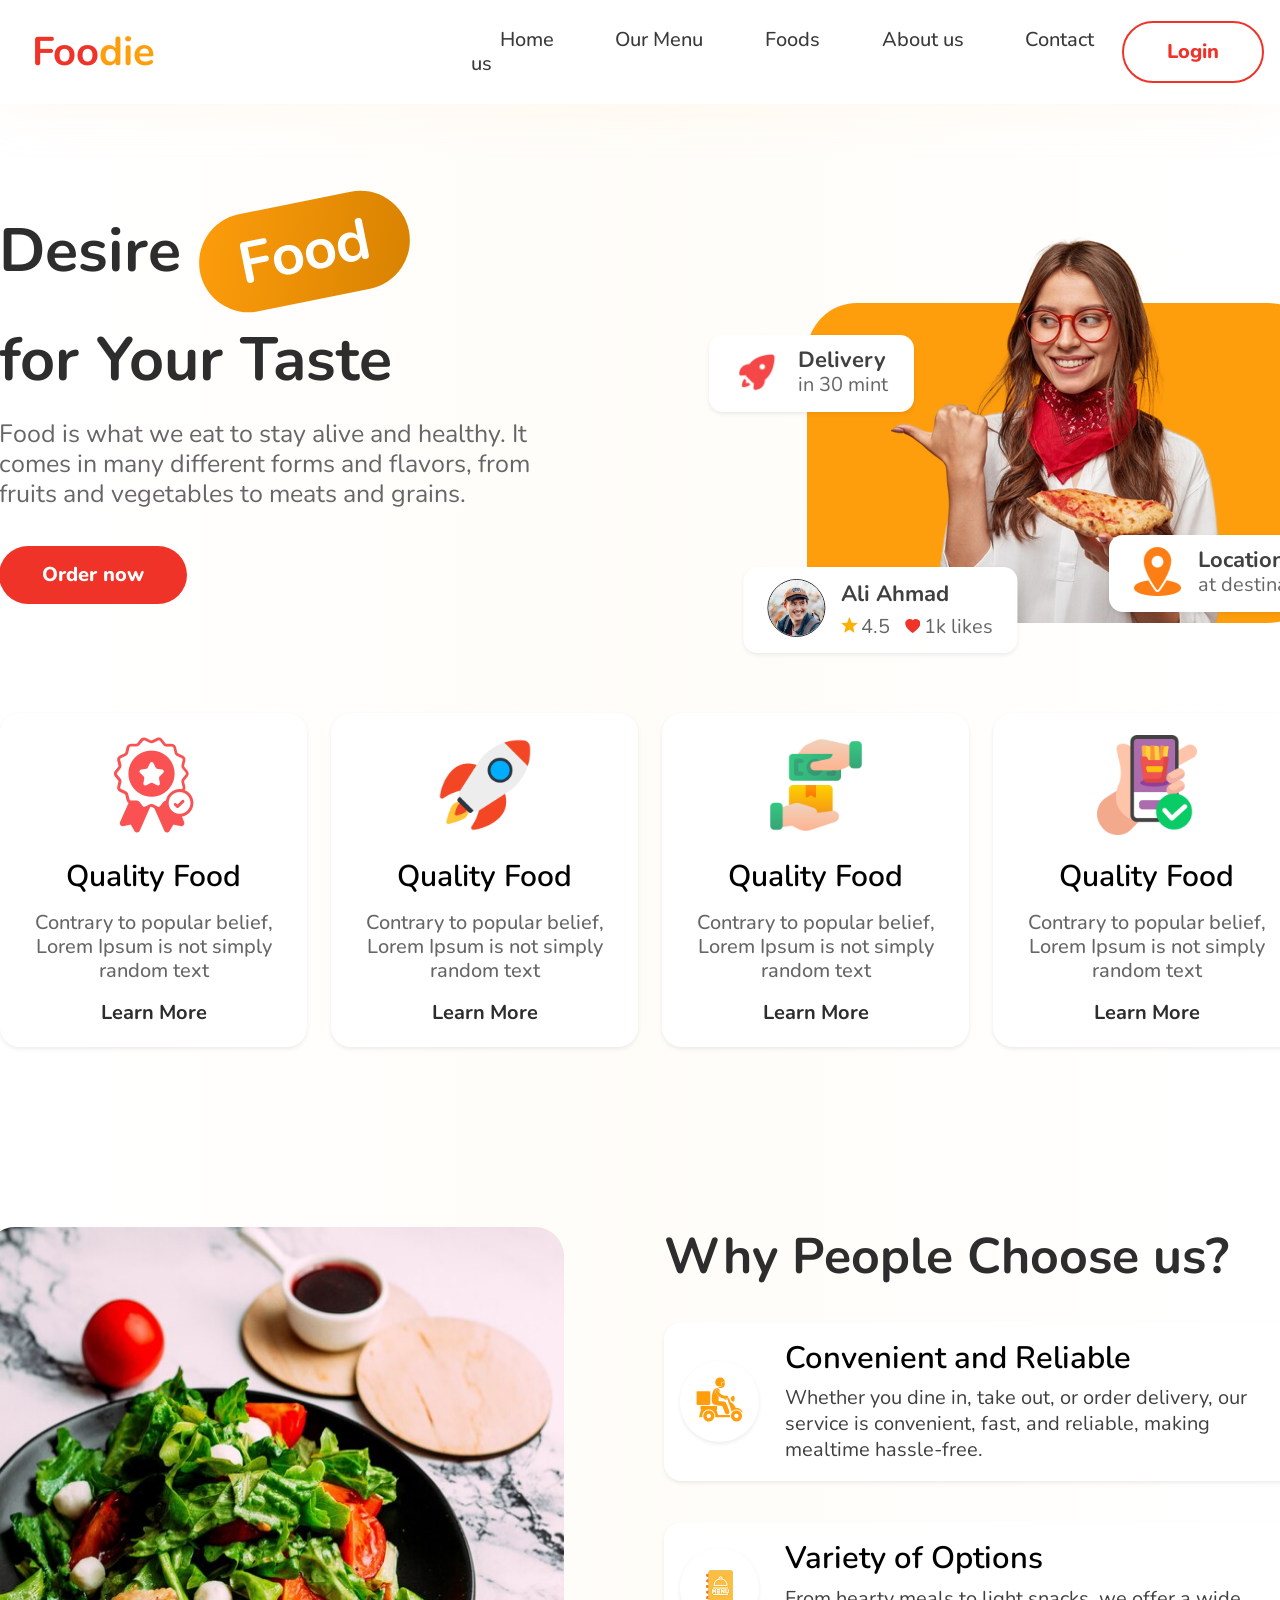
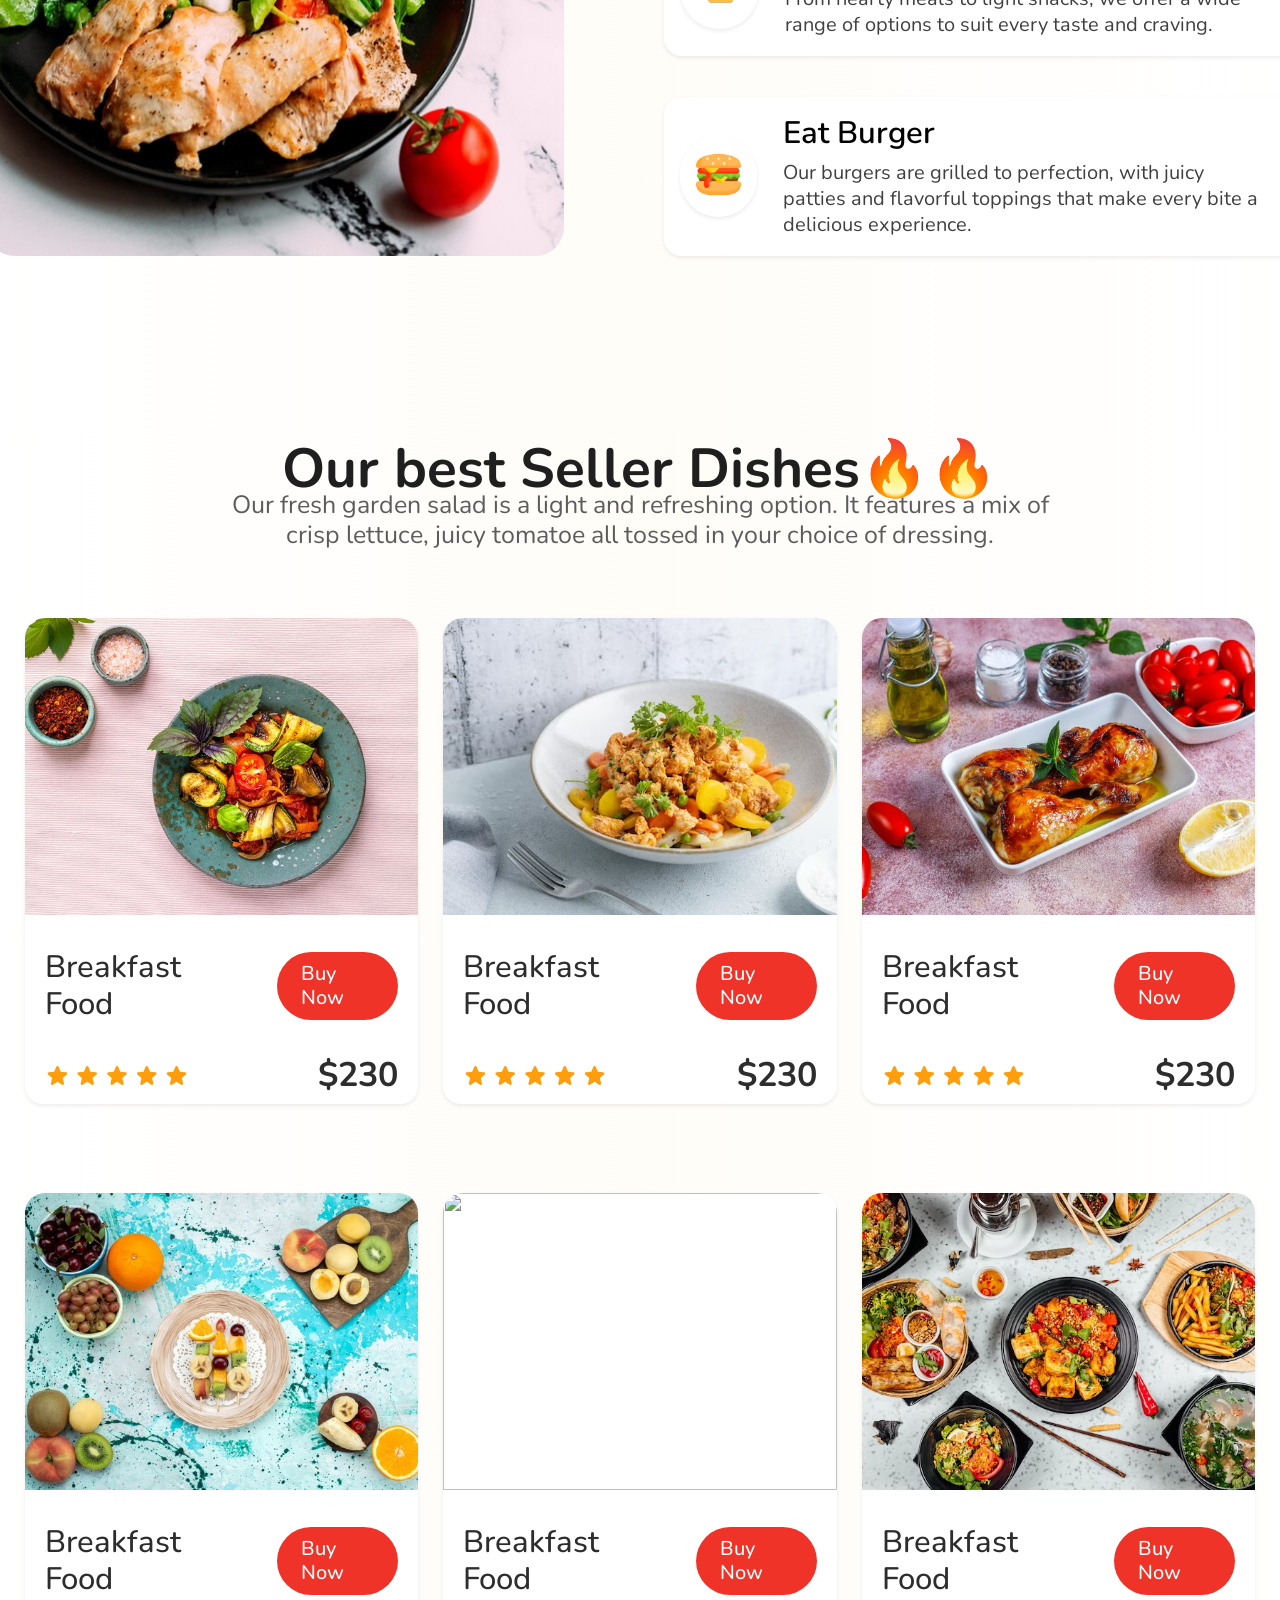
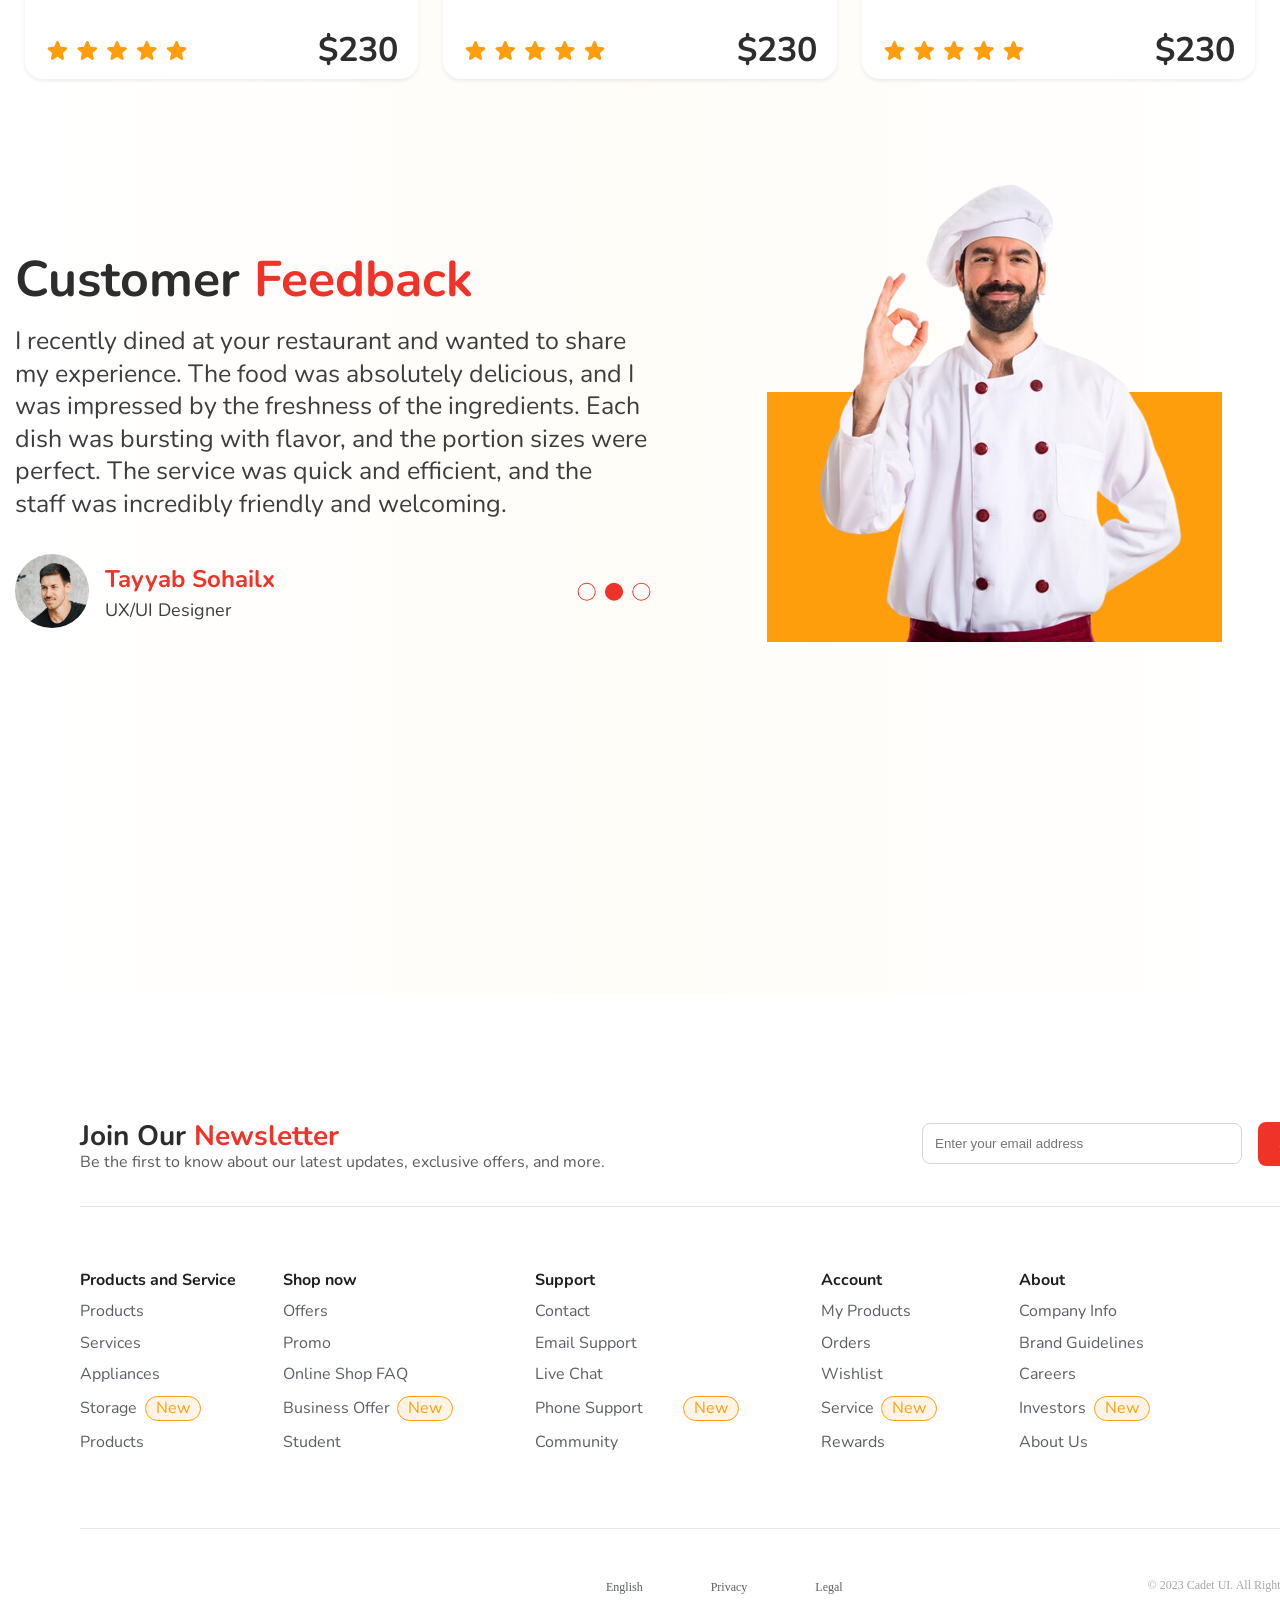
==== food-page.html @ b59b4596 "initializing food page web" ====
<!DOCTYPE html>
<html lang="en">
  <head>
    <meta charset="UTF-8" />
    <meta name="viewport" content="width=device-width, initial-scale=1.0" />
    <title>food_page</title>
    <link rel="stylesheet" href="./food-page.css" />
    <style>
      @import url("https://fonts.googleapis.com/css2?family=Inter:ital,opsz,wght@0,14..32,100..900;1,14..32,100..900&family=Nunito:ital,wght@0,200..1000;1,200..1000&display=swap");
    </style>
  </head>
  <body>
    <main class="main-container">
      <nav class="header">
        <div class="flex">
          <img src="../Frame 2.svg" alt="" />
          <h2>Foo<span class="logo">die</span></h2>
        </div>
        <div class="list">
          <ul class="menu-bar">
            <li><a href="" class="home">Home</a></li>
            <li><a href="">Our Menu</a></li>
            <li><a href="">Foods</a></li>
            <li><a href="">About us</a></li>
            <li><a href="">Contact us</a></li>
          </ul>
        </div>
        <button type="submit">Login</button>
      </nav>
      <div class="section-container">
        <div class="main-container1">
          <div class="sub-container1">
            <div class="sub-sub-container1">
              <h1 class="h1">
                Desire
                <div class="food"><span>Food</span></div>
              </h1>
              <h1>for Your Taste</h1>
              <div class="p1">
                Food is what we eat to stay alive and healthy. It comes in many
                different forms and flavors, from fruits and vegetables to meats
                and grains.
              </div>
              <div class="button">
                <button type="submit">Order now</button>
              </div>
            </div>
            <div class="img-g">
              <img
                src="../14bebd8da3edea4111342e96c931d60f13faf46b.png"
                alt=""
              />
              <div class="empty"></div>
              <!-- Orbiting -->
              <div class="orbiting-container">
                <div id="delivery">
                  <div class="jet">
                    <img
                      src="../8cb4cec463a62b8b2a4551d6589e6c606fb5d2b6.png"
                      alt=""
                    />
                  </div>
                  <div class="del-1">
                    <h2>Delivery</h2>
                    <p>in 30 mint</p>
                  </div>
                </div>
                <div id="location">
                  <div class="jet">
                    <img
                      src="../696cdbde3e976c60d6fd4f3b292a2bdb693b4751.png"
                      alt=""
                    />
                  </div>
                  <div class="del-1">
                    <h2>Location</h2>
                    <p>at destination</p>
                  </div>
                </div>
                <div id="portrait">
                  <div class="jet">
                    <img
                      src="../8896cbe67c46df742811336b7b451a3c39d4197d.png"
                      alt=""
                    />
                  </div>
                  <div class="del-1">
                    <h2>Ali Ahmad</h2>

                    <div class="star-like">
                      <img
                        src="../6029a388a66816bf4b730b1eeed00d855a2d84fd.png"
                        alt=""
                      />
                      <p>4.5</p>
                      <img src="../Vector.svg" alt="" class="img" />
                      <p>1k likes</p>
                    </div>
                  </div>
                </div>
              </div>
            </div>
          </div>
        </div>

        <div class="grid-container">
          <div class="card1">
            <img
              src="../c21ef7b5b9e6241577aac1241c8d701e3d4b9ee7.png"
              alt="img"
            />
            <h2>Quality Food</h2>
            <p class="p1">
              Contrary to popular belief, Lorem Ipsum is not simply random text
            </p>
            <p class="p2">Learn More</p>
          </div>

          <div class="card2">
            <img
              src="../7e5fab5ff76aca0c063ee7aef8926a4b3708bf15.png"
              alt="img"
            />
            <h2>Quality Food</h2>
            <p class="p1">
              Contrary to popular belief, Lorem Ipsum is not simply random text
            </p>
            <p id="p2">Learn More</p>
          </div>

          <div class="card3">
            <img
              src="../acf3862f22fa6192d10ba461f550fd43c1276602.png"
              alt="img"
            />
            <h2>Quality Food</h2>
            <p class="p1">
              Contrary to popular belief, Lorem Ipsum is not simply random text
            </p>
            <p class="p2">Learn More</p>
          </div>

          <div class="card4">
            <img
              src="../bbd9abbb89054ccd0768fa0882e85f1442004083.png"
              alt="img"
            />
            <h2>Quality Food</h2>
            <p class="p1">
              Contrary to popular belief, Lorem Ipsum is not simply random text
            </p>
            <p class="p2">Learn More</p>
          </div>
        </div>

        <div class="descr">
          <img
            src="../e49bc90b540afa51492f09cab54f721dce5fb315.png"
            alt=""
            class="img"
          />
          <div class="desc">
            <h1>Why People Choose us?</h1>
            <div class="desc-1">
              <div id="img">
                <img src="../01.svg" alt="" />  
              </div>
              <div class="desc--1">
                <p class="p1">Convenient and Reliable</p>

                <p class="p2">
                  Whether you dine in, take out, or order delivery, our service
                  is convenient, fast, and reliable, making mealtime
                  hassle-free.
                </p>
              </div>
            </div>

            <div class="desc-2">
              <div id="img">
                <img src="../02.png" alt="" />
              </div>
              <div class="desc--2">
                <p class="p1">Variety of Options</p>
                <p class="p2">
                  From hearty meals to light snacks, we offer a wide range of
                  options to suit every taste and craving.
                </p>
              </div>
            </div>

            <div class="desc-3">
              <div id="img">
                <img
                  src="../75ffd70f05382194c51e152badf64969d8163333.png"
                  alt=""
                />
              </div>
              <div class="desc--3">
                <p class="p1">Eat Burger</p>
                <p class="p2">
                  Our burgers are grilled to perfection, with juicy patties and
                  flavorful toppings that make every bite a delicious
                  experience.
                </p>
              </div>
            </div>
          </div>
        </div>
        <!-- Section 4 - Grid -->
        <div class="dishes">
          <h1 class="dishes">Our best Seller Dishes🔥🔥</h1>
          <p class="garden">
            Our fresh garden salad is a light and refreshing option. It features
            a mix of crisp lettuce, juicy tomatoe all tossed in your choice of
            dressing.
          </p>
        </div>
        <div class="grid-container1">
          <div class="card1">
            <img src="../54bf8c026f1ad97a218b81859855ee6fc5fa75c3.png" alt="" />
            <div class="B-F">
              <p>Breakfast Food</p>
              <p class="p">Buy Now</p>
            </div>
            <div class="star">
              <img src="../rating.svg" alt="" />
              <p>$230</p>
            </div>
          </div>

          <div class="card2">
            <img
              src="../d5f9d2133a0f053d5ab67895b6d74568df288c0e(3).png"
              alt=""
            />
            <div class="B-F">
              <p>Breakfast Food</p>
              <p class="p">Buy Now</p>
            </div>
            <div class="star">
              <img src="../rating.svg" alt="" />
              <p>$230</p>
            </div>
          </div>

          <div class="card3">
            <img src="../6ec45bd6cdf145c778d0541d44e26236cc34dc2f.png" alt="" />
            <div class="B-F">
              <p>Breakfast Food</p>
              <p class="p">Buy Now</p>
            </div>
            <div class="star">
              <img src="../rating.svg" alt="" />
              <p>$230</p>
            </div>
          </div>

          <div class="card4">
            <img src="../c4181b5c8938bf2a5d314fb2be760371ce1967d8.png" alt="" />
            <div class="B-F">
              <p>Breakfast Food</p>
              <p class="p">Buy Now</p>
            </div>
            <div class="star">
              <img src="../rating.svg" alt="" />
              <p>$230</p>
            </div>
          </div>

          <div class="card5">
            <img src="../8b881ac348799e4a13d4c01172aeb5c10ce9a4a1.png" alt="" />
            <div class="B-F">
              <p>Breakfast Food</p>
              <p class="p">Buy Now</p>
            </div>
            <div class="star">
              <img src="../rating.svg" alt="" />
              <p>$230</p>
            </div>
          </div>

          <div class="card6">
            <img src="../b8a98967ce806d3411e75b25a70360a215aa95b7.png" alt="" />
            <div class="B-F">
              <p>Breakfast Food</p>
              <p class="p">Buy Now</p>
            </div>
            <div class="star">
              <img src="../rating.svg" alt="" />
              <p>$230</p>
            </div>
          </div>
        </div>

        <!-- Section 5 -->
        <div class="cfb">
          <div class="div">
            <h1>Customer <span>Feedback</span></h1>
            <p>
              I recently dined at your restaurant and wanted to share my
              experience. The food was absolutely delicious, and I was impressed
              by the freshness of the ingredients. Each dish was bursting with
              flavor, and the portion sizes were perfect. The service was quick
              and efficient, and the staff was incredibly friendly and
              welcoming.
            </p>

            <div class="portrait">
              <div>
                <img
                  src="../51bac527baa29131b2ba81a0c7cc7a2db4a197f6.png"
                  alt=""
                />
              </div>
              <div class="name">
                <h3>Tayyab Sohailx</h3>
                <p>UX/UI Designer</p>
              </div>
              <div class="frame">
                <img src="../Frame 64.svg" alt="" />
              </div>
            </div>
          </div>
          <div class="chef">
            <img src="../bcc55a4b432c8fe17d944831790aa47522dab356.png" alt="" />
            <div class="shape"></div>
          </div>
        </div>
        <!-- Footer section -->
        <div class="cover"></div>
        <div class="footer">
          <div class="sub-footer">
            <div class="container1">
              <div class="p">
                <h2>Join Our <span>Newsletter</span></h2>
                <p>
                  Be the first to know about our latest updates, exclusive
                  offers, and more.
                </p>
              </div>
              <div class="input">
                <input
                  type="text"
                  name=""
                  id=""
                  placeholder="Enter your email address"
                />
                <button>Subscribe</button>
              </div>
            </div>

            <div class="info">
              <div class="sub-info">
                <h2>Products and Service</h2>
                <p>Products</p>
                <p>Services</p>
                <p>Appliances</p>
                <div class="str">
                  <p>Storage</p>
                  <button>New</button>
                </div>
                <div class="lfs">
                  <p>Products</p>
                  <img src="../Blog-images/Icon(2).svg" alt="" />
                </div>
              </div>

              <div class="sub-info">
                <h2>Shop now</h2>
                <p>Offers</p>
                <p>Promo</p>
                <p>Online Shop FAQ</p>
                <div class="str">
                  <p>Business Offer</p>
                  <button>New</button>
                </div>
                <div class="lfs">
                  <p>Student</p>
                  <img src="../Blog-images/Icon(2).svg" alt="" />
                </div>
              </div>

              <div class="sub-info">
                <h2>Support</h2>
                <p>Contact</p>
                <p>Email Support</p>
                <p>Live Chat</p>
                <div class="str">
                  <p>Phone Support</p>
                  <button class="button">New</button>
                </div>

                <div class="lfs">
                  <p>Community</p>
                  <img src="../Blog-images/Icon(2).svg" alt="" />
                </div>
              </div>

              <div class="sub-info">
                <h2>Account</h2>
                <p>My Products</p>
                <p>Orders</p>
                <p>Wishlist</p>
                <div class="str">
                  <p>Service</p>
                  <button>New</button>
                </div>
                <div class="lfs">
                  <p>Rewards</p>
                  <img src="../Blog-images/Icon(2).svg" alt="" />
                </div>
              </div>

              <div class="sub-info">
                <h2>About</h2>
                <p>Company Info</p>
                <p>Brand Guidelines</p>
                <p>Careers</p>
                <div class="str">
                  <p>Investors</p>
                  <button>New</button>
                </div>
                <div class="lfs">
                  <p>About Us</p>
                  <img src="../Blog-images/Icon(2).svg" alt="" />
                </div>
              </div>
            </div>

            <div class="con-epl">
              <div class="epl">
                <ul>
                  <li>English</li>
                  <li>Privacy</li>
                  <li>Legal</li>
                </ul>

                <p class="cpy">© 2023 Cadet UI. All Rights Reserved.</p>
              </div>
            </div>
          </div>
        </div>
      </div>
    </main>
  </body>
</html>
---- food-page.css ----
* {
  margin: 0;
  padding: 0;
  box-sizing: border-box;
}

body {
  /* display: flex; */
  /* flex-direction: column; */
  color: #2d2d2d;
  background: linear-gradient(to right, rgb(255, 255, 255), rgba(255, 166, 0, 0.029), rgb(255, 255, 255));
  background-size: cover;
  background-repeat: no-repeat;
  max-width: 1440px;
  margin: 0 auto;
  /* border: 1px solid; */
  min-height: 100vh
}


.header {
  display: flex;
  justify-content: space-between;
  /* background-color: aqua;  */
  /* max-width: 1300px; */
  margin-top: 38px;
  margin-left: 71.5px;
  margin-right: 68.5px;
  align-items: center;
  background-color: white;
  box-shadow: 1px 1px 50px rgba(255, 228, 196, 0.256);
  width: 100%;
  max-width: 2000px;
  padding: 1rem;
  margin: 0 auto;
}

.flex {
  display: flex;
  align-items: center;
}

.header > div h2 {
  margin: 1rem;
}

.header h2 {
  font-family: Nunito;
  font-weight: 700px;
  font-size: 40px;
  line-height: 100%;
  letter-spacing: 0%;
  text-align: center;
  color: #f03328;
  margin-left: px;
}

.header .logo {
  font-family: Nunito;
  font-weight: 700;
  font-size: 40px;
  line-height: 100%;
  letter-spacing: 0%;
  text-align: center;
  color: #ff9e0c;
}

.header .menu-bar {
  list-style-type: none;
  /* margin-left: 200px; */
}

.header .list {
  margin-left: 300px;
}
.header .menu-bar li {
  display: inline;
}

.header .menu-bar .home {
  font-family: Nunito;
  /* font-weight: 700; */
  font-size: 20px;
  line-height: 120%;
  letter-spacing: 0%;
  text-align: center;
  /* color: #f03328; */
  /* text-decoration: underline; */
}
.header .menu-bar a {
  text-decoration: none;
  font-family: Nunito;
  font-weight: 500;
  font-size: 20px;
  line-height: 120%;
  letter-spacing: 0%;
  /* text-align: center; */
  color: #3a3a3a;
  padding: 1.8rem;
  transition: all 0.3s ease-out;
}

.menu-bar a:hover{
  color: #f03328;
  text-decoration: underline;
  scale: 1.01;
  transition: all 0.3s ease-out;
}

.header button {
  font-family: Nunito;
  font-weight: 800;
  font-size: 20px;
  line-height: 120%;
  letter-spacing: 0%;
  text-align: center;
  color: #f03328;
  gap: 10px;
  padding-top: 17px;
  padding-right: 43px;
  padding-bottom: 17px;
  padding-left: 43px;
  border-radius: 38px;
  border-width: 2px;
  border: 2px solid #f03328;
  background-color: white;
  cursor: pointer;
  transition: all 0.3s ease-out;
}

.header button:hover{
  background-color: #f03328;
  transition: all 0.3s ease-out;
  color: white;
}

.section-container{
  margin-top: 100px;
}

.main-container1 {
  display: flex;
  justify-content: center;
  align-items: center;
  /* flex-direction: column; */
  margin-top: 111.14px;
  margin-left: 120.5px;

  width: 90%;
}

.main-container1 .img-g {
  transform: scaleX(-1);
  position: relative;
  width: 587px;
  justify-content: center;
  /* border-radius: 20px 20px 0 0; */
  /* margin-left: 71px; */
  padding-left: 8rem;
  margin-left: 15rem;
}

.empty {
  background-color: #ff9e0c;
  position: absolute;
  z-index: -1;
  width: 87%;
  right: 0;
  height: 320px;
  border-radius: 50px;
  bottom: 0;
  margin-bottom: 4.5px;
}

.sub-container1 {
  display: flex;
}

sub-sub-container1 {
  flex-direction: column;
}

.sub-container1 h1 {
  font-family: Nunito;
  font-weight: 700;
  font-size: 61px;
  line-height: 120%;
  letter-spacing: 0%;
  /* text-align: centerleft; */
}

.sub-container1 .food {
  display: inline-block;
  transform: rotate(-11.46deg);
}
.sub-container1 .h1 {
  margin-bottom: 35.86px;
}

.sub-container1 span {
  font-family: Nunito;
  font-weight: 700;
  font-size: 58px;
  line-height: 120%;
  letter-spacing: 0%;
  /* text-align: center; */
  color: #ffffff;
  background: linear-gradient(108.71deg, #ff9e0c -0.93%, #d58000 104.81%);
  /* width: 214.00000539875987;
  height: 90.00000227050649; */
  rotate: 30deg;
  gap: 10px;
  padding-top: 10px;
  padding-right: 40px;
  padding-bottom: 10px;
  padding-left: 40px;
  border-radius: 54px;
}

.sub-container1 .p1 {
  font-family: Nunito;
  font-weight: 400;
  font-size: 25px;
  line-height: 120%;
  letter-spacing: 0%;
  color: #666666;
  width: 567.81px;
  height: 90;
  margin-top: 22px;
}

.sub-container1 .button button {
  font-family: Nunito;
  font-weight: 800;
  font-size: 20px;
  line-height: 120%;
  letter-spacing: 0%;
  /* text-align: center; */
  color: #ffffff;
  /* width: 191; */
  /* height: 58; */
  gap: 10px;
  margin-top: 37px;
  padding-top: 17px;
  padding-right: 43px;
  padding-bottom: 17px;
  padding-left: 43px;
  border-radius: 38px;
  background: #f03328;
  border: none;
  transition: all 0.3s ease-out;
}

.sub-container1 .button button:hover{
  background:  #ff550c;
  transition: all 0.3s ease-out;
  scale: 1.01;
}

.sub-sub-container1 .img-g {
  margin-left: 100px;
}

#delivery {
  display: flex;
  position: absolute;
  width: 205px;
  top: 7.5rem;
  left: 30rem;
  gap: 16px;
  border-radius: 14px;
  padding-top: 12px;
  padding-right: 24px;
  padding-bottom: 12px;
  padding-left: 24px;
  box-shadow: 0px 2px 4px 0px #00000013;
  background-color: white;
  transform: scaleX(-1);
}

#delivery .jet img {
  width: 49px;
  height: 49px;
}

#delivery h2 {
  font-family: Nunito;
  font-weight: 700;
  font-size: 22px;
  line-height: 120%;
  letter-spacing: 0%;

  color: #404040;
}

#delivery p {
  font-family: Nunito;
  font-weight: 500px;
  font-size: 20px;
  line-height: 120%;
  letter-spacing: 0%;
  color: #666666;
}
#delivery h2 {
  font-family: Nunito;
  font-weight: 700;
  font-size: 22px;
  line-height: 120%;
  letter-spacing: 0%;

  color: #404040;
}

#delivery p {
  font-family: Nunito;
  font-weight: 500px;
  font-size: 20px;
  line-height: 120%;
  letter-spacing: 0%;
  color: #666666;
}

#location {
  display: flex;
  position: absolute;
  /* width: 205px; */
  top: 20rem;
  left: 3rem;
  gap: 16px;
  border-radius: 14px;
  padding-top: 12px;
  padding-right: 24px;
  padding-bottom: 12px;
  padding-left: 24px;
  box-shadow: 0px 2px 4px 0px #00000013;
  background-color: white;
  transform: scaleX(-1);
}

#location .jet img {
  width: 49px;
  height: 49px;
}

#location h2 {
  font-family: Nunito;
  font-weight: 700;
  font-size: 22px;
  line-height: 120%;
  letter-spacing: 0%;

  color: #404040;
}

#location p {
  font-family: Nunito;
  font-weight: 500px;
  font-size: 20px;
  line-height: 120%;
  letter-spacing: 0%;
  color: #666666;
}
#portrait {
  display: flex;
  position: absolute;

  /* width: 205px; */
  top: 22rem;
  right: -4rem;
  gap: 16px;
  border-radius: 14px;
  padding-top: 12px;
  padding-right: 24px;
  padding-bottom: 12px;
  padding-left: 24px;
  box-shadow: 0px 2px 4px 0px #00000013;
  background-color: white;
  transform: scaleX(-1);
  align-items: center;
}

#portrait .jet img {
  width: 57.6px;
  border-radius: 31px;
  border-width: 1px;
  border: 1px solid #2d2d2d;
}

#portrait h2 {
  font-family: Nunito;
  font-weight: 700;
  font-size: 22px;
  line-height: 120%;
  letter-spacing: 0%;

  color: #404040;
}

#portrait p {
  font-family: Nunito;
  font-weight: 500px;
  font-size: 20px;
  line-height: 120%;
  letter-spacing: 0%;
  color: #666666;
}

.star-like img {
  width: 16px;
  height: 21;
  margin-top: 10px;
}

.star-like p {
  display: inline;
}

.star-like .img {
  margin-left: 10px;
}
.sub-container1 h1 {
  font-family: Nunito;
  font-weight: 700;
  font-size: 61px;
  line-height: 120%;
  letter-spacing: 0%;
  /* text-align: centerleft; */
}

.sub-container1 .food {
  display: inline-block;
  transform: rotate(-11.46deg);
}
.sub-container1 .h1 {
  margin-bottom: 35.86px;
}

.sub-container1 span {
  font-family: Nunito;
  font-weight: 700;
  font-size: 58px;
  line-height: 120%;
  letter-spacing: 0%;
  /* text-align: center; */
  color: #ffffff;
  background: linear-gradient(108.71deg, #ff9e0c -0.93%, #d58000 104.81%);
  /* width: 214.00000539875987;
  height: 90.00000227050649; */
  rotate: 30deg;
  gap: 10px;
  padding-top: 10px;
  padding-right: 40px;
  padding-bottom: 10px;
  padding-left: 40px;
  border-radius: 54px;
}

.sub-container1 .p1 {
  font-family: Nunito;
  font-weight: 400;
  font-size: 25px;
  line-height: 120%;
  letter-spacing: 0%;
  color: #666666;
  width: 567.81px;
  height: 90;
  margin-top: 22px;
}

.sub-container1 .button button {
  font-family: Nunito;
  font-weight: 800;
  font-size: 20px;
  line-height: 120%;
  letter-spacing: 0%;
  /* text-align: center; */
  color: #ffffff;
  /* width: 191; */
  /* height: 58; */
  gap: 10px;
  margin-top: 37px;
  padding-top: 17px;
  padding-right: 43px;
  padding-bottom: 17px;
  padding-left: 43px;
  border-radius: 38px;
  background: #f03328;
  border: none;
}
.orbiting-container{

}


.grid-container {
  display: grid;
  grid-template-columns: repeat(4, 1fr);
  margin-top: 86px;
  justify-items: center;
  gap: 24px;
  max-width: 1300px;
  place-self: center;
}

.grid-container .card1 {
  /* display: grid; */
  /* justify-content: center; */
  /* align-items: center; */
  text-align: center;
  width: 307px;
  /* height: 330; */
  gap: 18px;
  padding-top: 22px;
  padding-bottom: 22px;
  border-radius: 20px;
  box-shadow: 0px 2px 4px 0px #00000013;
  background-color: white;
  transition: all 0.3s ease-out;
}

.grid-container .card1:hover{
box-shadow: 1px 20px 50px  #ff9e0c3f;
scale: 1.01;
transition: all 0.3s ease-out;
}

.grid-container img {
  width: 100px;
  /* margin: auto; */
}

.card1 h2 {
  font-family: Nunito;
  font-family: Nunito;
  font-weight: 600;
  font-size: 30px;
  line-height: 120%;
  letter-spacing: 0%;
  color: black;
  margin-top: 20px;
}

.card1 .p1 {
  width: 277px;
  font-family: Nunito;
  font-weight: 500;
  font-size: 20px;
  line-height: 120%;
  letter-spacing: 0%;
  text-align: center;
  color: #666666;
  margin-top: 16px;
  margin-right: auto;
  margin-left: auto;
}

.card1 .p2 {
  font-family: Nunito;
  font-weight: 700;
  font-size: 20px;
  line-height: 120%;
  letter-spacing: 0%;
  text-align: center;
  color: #2d2d2d;
  margin-top: 18px;
}

.grid-container .card2 {
  /* display: grid; */
  /* justify-content: center; */
  /* align-items: center; */
  text-align: center;
  width: 307px;
  /* height: 330; */
  gap: 18px;
  padding-top: 22px;
  padding-bottom: 22px;
  border-radius: 20px;
  box-shadow: 0px 2px 4px 0px #00000013;
  background-color: white;
  transition: all 0.3s ease-out;
}

.grid-container .card2:hover{
box-shadow: 1px 20px 50px  #ff9e0c3f;
scale: 1.01;
transition: all 0.3s ease-out;
}

.card2 h2 {
  font-family: Nunito;
  font-family: Nunito;
  font-weight: 600;
  font-size: 30px;
  line-height: 120%;
  letter-spacing: 0%;
  color: black;
  margin-top: 20px;
}

.card2 .p1 {
  width: 277px;
  /* height: 72; */

  font-family: Nunito;
  font-weight: 500;
  font-size: 20px;
  line-height: 120%;
  letter-spacing: 0%;
  text-align: center;
  color: #666666;
  margin-top: 16px;
  margin-right: auto;
  margin-left: auto;
}

.card2 #p2 {
  font-family: Nunito;
  font-weight: 700;
  font-size: 20px;
  line-height: 120%;
  letter-spacing: 0%;
  text-align: center;
  margin-top: 18px;
  /* color: #f03328; */
}

.grid-container .p2:hover,
.card2 #p2:hover{
 color: #f03328;
 cursor: pointer;
}

.grid-container .card3 {
  /* display: grid; */
  /* justify-content: center; */
  /* align-items: center; */
  text-align: center;
  width: 307px;
  /* height: 330; */
  gap: 18px;
  padding-top: 22px;
  padding-bottom: 22px;
  border-radius: 20px;
  box-shadow: 0px 2px 4px 0px #00000013;
  background-color: white;
}

.grid-container .card3:hover{
box-shadow: 1px 20px 50px  #ff9e0c3f;
scale: 1.01;
}

.card3 h2 {
  font-family: Nunito;
  font-family: Nunito;
  font-weight: 600;
  font-size: 30px;
  line-height: 120%;
  letter-spacing: 0%;
  color: black;
  margin-top: 20px;
}

.card3 .p1 {
  width: 277px;
  font-family: Nunito;
  font-weight: 500;
  font-size: 20px;
  line-height: 120%;
  letter-spacing: 0%;
  text-align: center;
  color: #666666;
  margin-top: 16px;
  margin-right: auto;
  margin-left: auto;
}

.card3 .p2 {
  font-family: Nunito;
  font-weight: 700;
  font-size: 20px;
  line-height: 120%;
  letter-spacing: 0%;
  text-align: center;
  color: #2d2d2d;
  margin-top: 18px;
}

.grid-container .card4 {
  /* display: grid; */
  /* justify-content: center; */
  /* align-items: center; */
  text-align: center;
  width: 307px;
  /* height: 330; */
  gap: 18px;
  padding-top: 22px;
  padding-bottom: 22px;
  border-radius: 20px;
  box-shadow: 0px 2px 4px 0px #00000013;
  background-color: white;
}

.grid-container .card4:hover{
box-shadow: 1px 20px 50px  #ff9e0c3f;
scale: 1.01;
}

.card4 h2 {
  font-family: Nunito;
  font-family: Nunito;
  font-weight: 600;
  font-size: 30px;
  line-height: 120%;
  letter-spacing: 0%;
  color: black;
  margin-top: 20px;
}

.card4 .p1 {
  width: 277px;
  font-family: Nunito;
  font-weight: 500;
  font-size: 20px;
  line-height: 120%;
  letter-spacing: 0%;
  text-align: center;
  color: #666666;
  margin-top: 16px;
  margin-right: auto;
  margin-left: auto;
}

.card4 .p2 {
  font-family: Nunito;
  font-weight: 700;
  font-size: 20px;
  line-height: 120%;
  letter-spacing: 0%;
  text-align: center;
  color: #2d2d2d;
  margin-top: 18px;
}

.descr {
  display: flex;
  margin-top: 150px;
  margin-left: 71.5px;
  justify-content: center;
  gap: 100px;
  opacity: 1;
  transform: translateY(30px);
  transition: opacity 0.5s ease, transform 0.5s ease;
}
/* On hover of container, slide-text fades and slides up */
.descr:hover {
  opacity: 1;
  transform: translateY(0);
}


.descr .img {
  width: 578px;
  height: 574;
  top: -24px;
  border-radius: 29px;
}

.desc {
  /* display: flex; */
  flex-direction: column;
  margin-right: 67.5px;
}

.desc h1 {
  font-family: Nunito;
  font-weight: 700px;
  font-size: 50px;
  line-height: 120%;
  letter-spacing: 0%;
  color: #2d2d2d;
  margin-bottom: 35px;
}

.desc-1 {
  display: flex;
  width: 635px;
  /* height: 159; */
  gap: 26px;
  border-radius: 18px;
  padding-top: 18px;
  padding-right: 16px;
  padding-bottom: 18px;
  padding-left: 16px;
  box-shadow: 0px 2px 4px 0px #00000013;
  margin-bottom: 41px;
  background-color: white;
  transition: all 0.3s ease;
}

.desc-1:hover{
  background-color: #fefafa;
}

.desc-1 #img {
  position: relative;
  margin-top: auto;
  margin-bottom: auto;
  /* width: 90px; */
  box-shadow: 0px 2.09px 4.19px 0px #00000013;
  border-radius: 200px;
  padding: 1rem;
  background-color: white;
}

.desc .desc--1 .p1 {
  /* display: flex; */
  flex-direction: column;
  font-family: Nunito;
  font-weight: 600;
  font-size: 31px;
  line-height: 120%;
  letter-spacing: 0%;
  color: #000000;
  margin-bottom: 8px;
}

.desc .desc--1 .p2 {
  width: 487px;
  /* height: 78; */
  color: #404040;
  font-family: Nunito;
  font-weight: 500px;
  font-size: 20px;
  line-height: 130%;
  letter-spacing: 0%;
}

.desc-2 {
  display: flex;
  width: 635px;
  /* height: 159; */
  gap: 26px;
  border-radius: 18px;
  padding-top: 18px;
  padding-right: 16px;
  padding-bottom: 18px;
  padding-left: 16px;
  box-shadow: 0px 2px 4px 0px #00000013;
  margin-bottom: 41px;
  background-color: white;
   transition: all 0.3s ease;
}

.desc-2:hover{
  background-color: #fefafa;
}


.desc-2 #img {
  position: relative;
  margin-top: auto;
  margin-bottom: auto;
  /* width: 90px; */
  box-shadow: 0px 2.09px 4.19px 0px #00000013;
  border-radius: 200px;
  padding: 1rem;
  background-color: white;
}

.desc .desc--2 .p1 {
  /* display: flex; */
  flex-direction: column;
  font-family: Nunito;
  font-weight: 600;
  font-size: 31px;
  line-height: 120%;
  letter-spacing: 0%;
  color: #000000;
  margin-bottom: 8px;
}

.desc .desc--2 .p2 {
  width: 487px;
  /* height: 78; */
  color: #404040;
  font-family: Nunito;
  font-weight: 500px;
  font-size: 20px;
  line-height: 130%;
  letter-spacing: 0%;
}

.desc-3 {
  display: flex;
  width: 635px;
  /* height: 159; */
  gap: 26px;
  border-radius: 18px;
  padding-top: 18px;
  padding-right: 16px;
  padding-bottom: 18px;
  padding-left: 16px;
  box-shadow: 0px 2px 4px 0px #00000013;
  background-color: white;
   transition: all 0.3s ease;
}

.desc-3:hover{
  background-color: #fefafa;
}

.desc-3 #img {
  position: relative;
  margin-top: auto;
  margin-bottom: auto;
  /* width: 90px; */
  box-shadow: 0px 2.09px 4.19px 0px #00000013;
  border-radius: 200px;
  padding: 1rem;
  background-color: white;
}
.desc-3 img {
  width: 45px;
  /* height: 44.08163070678711; */
  top: 22.96px;
  left: 22.04px;
}

.desc .desc--3 .p1 {
  /* display: flex; */
  flex-direction: column;
  font-family: Nunito;
  font-weight: 600;
  font-size: 31px;
  line-height: 120%;
  letter-spacing: 0%;
  color: #000000;
  margin-bottom: 8px;
}

.desc .desc--3 .p2 {
  width: 487px;
  /* height: 78; */
  color: #404040;
  font-family: Nunito;
  font-weight: 500px;
  font-size: 20px;
  line-height: 130%;
  letter-spacing: 0%;
}

.dishes{
  opacity: 1;
  transform: translateY(30px);
  transition: opacity 0.5s ease, transform 0.5s ease;
}
/* On hover of container, slide-text fades and slides up */
.dishes:hover {
  opacity: 1;
  transform: translateY(0);
}

.main-container .dishes {
  margin-top: 150px;
  margin-bottom: 18px;
  color: #1f1f1f;
  font-family: Nunito;
  font-weight: 700px;
  font-size: 55px;
  line-height: 120%;
  letter-spacing: 0%;
  text-align: center;
}

.main-container .garden {
  width: 852px;
  /* height: 60; */
  font-family: Nunito;
  font-weight: 400px;
  font-size: 25px;
  line-height: 120%;
  letter-spacing: 0%;
  text-align: center;
  color: #5c5c5c;
  text-align: center;
  margin-bottom: 68px;
  margin: 0 auto;
}

.grid-container1 {
  display: grid;
  grid-template-columns: repeat(3, 1fr);
  justify-items: center;
  margin-top: 68px;
  gap: 25px;
  padding-right: 25px;
  max-width: 1401px;
  margin-right: auto;
  margin-left: auto;
  padding-left: 25px;
  opacity: 1;
  transform: translateY(30px);
  transition: opacity 0.5s ease, transform 0.5s ease;
}

.grid-container1:hover{
opacity: 1;
transform: translateY(0);
}

.grid-container1 > div {
  width: 100% !important;
  height: 486px;
  gap: 30px;
  margin-bottom: 64px;
  border-radius: 18px;
  padding-bottom: 19px;
  background: white;
  /* justify-items: center;   */
  box-shadow: 0px 2px 4px 0px #00000013;
  /* padding-right: 1rem; */
  /* padding-left: 1rem; */
}



.grid-container1 > div > img:first-child {
  width: 100%;
  height: 297px;
  object-fit: cover;
  border-radius: 20px 20px 0 0;
  /* box-shadow: 1px 5px 10px rgba(211, 211, 211, 0.588); */
}

.grid-container1 .B-F {
  display: flex;
  justify-content: space-between;
  align-items: center;
  margin: auto;
  /* width: 377px; */
  /* height: 44; */
  gap: 26px;
  margin-top: 30px;
}

.grid-container1 .B-F p {
  font-family: Nunito;
  font-weight: 500;
  font-size: 31px;
  line-height: 120%;
  letter-spacing: 0%;
  margin-left: 20px;
}

.grid-container1 .B-F .p {
  font-family: Nunito;
  font-weight: 500px;
  font-size: 20px;
  line-height: 120%;
  letter-spacing: 0%;
  width: 132;
  height: 44;
  gap: 38px;
  border-radius: 38px;
  padding-top: 10px;
  padding-right: 24px;
  padding-bottom: 10px;
  padding-left: 24px;
  background: #f03328;
  color: white;
  border: none;
  margin-right: 20px;
  cursor: pointer;
  transition: all 0.3s ease;
}

.grid-container1 .B-F .p:hover{
 background: #da2920; 
}

.grid-container1 .star {
  display: flex;
  justify-content: space-between;
  align-items: center;
  /* width: 377px; */
  /* height: 41px; */
  margin-left: auto;
  margin-right: auto;
  padding-top: 2rem;
}

.grid-container1 .star img {
  width: 144px;
  /* height: 2  4; */
  gap: 6px;
  margin-left: 20px;
}

.grid-container1 .star p {
  font-family: Nunito;
  font-weight: 700;
  font-size: 34px;
  line-height: 120%;
  letter-spacing: 0%;
  margin-right: 20px;
}

.grid-container1 .card2 {
  width: 417px;
  height: 486px;
  gap: 30px;
  margin-bottom: 64px;
  border-radius: 18px;
  padding-bottom: 19px;
  background: white;
  /* justify-items: center;   */
  box-shadow: 0px 2px 4px 0px #00000013;
  transition: all 0.3s ease-out;
}

.grid-container1 > div:hover,
.grid-container1 .card2:hover,
.grid-container1 .card3:hover,
.grid-container1 .card4:hover,
.grid-container1 .card5:hover,
.grid-container1 .card6:hover{

box-shadow: 1px 20px 50px  #ff9e0c3f;
/* scale: 1.01; */
transition: all 0.3s ease-out;
}

.grid-container1 .card3 {
  width: 417px;
  height: 486px;I
  gap: 30px;
  margin-bottom: 64px;
  border-radius: 18px;
  padding-bottom: 19px;
  background: white;
  /* justify-items: center;   */
  box-shadow: 0px 2px 4px 0px #00000013;
  transition: all 0.3s ease-out;
}


.grid-container1 .card4 {
  width: 417px;
  height: 486px;
  gap: 30px;
  margin-bottom: 64px;
  border-radius: 18px;
  padding-bottom: 19px;
  background: white;
  /* justify-items: center;   */
  box-shadow: 0px 2px 4px 0px #00000013;
}

.grid-container1 .card5 {
  width: 417px;
  height: 486px;
  gap: 30px;
  margin-bottom: 64px;
  border-radius: 18px;
  padding-bottom: 19px;
  background: white;
  /* justify-items: center;   */
  box-shadow: 0px 2px 4px 0px #00000013;
}
.grid-container1 .card6 {
  width: 417px;
  height: 486px;
  gap: 30px;
  margin-bottom: 64px;
  border-radius: 18px;
  padding-bottom: 19px;
  background: white;
  /* justify-items: center;   */
  box-shadow: 0px 2px 4px 0px #00000013;
}

.cfb {
  display: flex;
  justify-content: center;
  gap: 23px;
  opacity: 1;
    transform: translateY(30px);
    transition: opacity 0.3s ease, transform 0.3s ease;
  }

  .cfb:hover{
opacity: 1;
transform: translateY(0);
  }

.cfb .div {
  display: flex;
  flex-direction: column;
  margin-left: 100px;
}

.cfb h1 {
  margin-top: 107.5px;
  font-family: Nunito;
  font-weight: 700px;
  font-size: 50px;
  line-height: 120%;
  letter-spacing: 0%;
  font-family: Nunito;
  font-weight: 700;
  font-size: 50px;
  line-height: 120%;
  letter-spacing: 0%;
}

.cfb span {
  color: #f03328;
}

.cfb p {
  width: 632px;
  height: 192;
  font-family: Nunito;
  font-weight: 400;
  font-size: 25px;
  line-height: 130%;
  letter-spacing: 0%;
  color: #3d3d3d;
  margin-top: 15px;
}

.cfb .portrait {
  display: flex;
  align-items: center;
  /* justify-content: space-between; */
  width: 636px;
  height: 74;
  justify-content: space-between;
  padding-right: 600px;
}

.portrait img {
  width: 74px;
  /* height: 73.99999237060547; */
  top: 0.3px;
  left: 0.3px;
  height: 73.99999237060547;
  border-radius: 39.81px;
  border-width: 1.28px;
  /* border: 1.28px solid #2d2d2d; */
  margin-top: 34px;
}

.portrait .name {
  margin-left: 1rem;
  margin-top: 15px;
}

.portrait .frame {
  /* margin-left: 70px; */
}

.portrait .name h3 {
  font-family: Nunito;
  font-weight: 700px;
  font-size: 24px;
  line-height: 130%;
  letter-spacing: 0%;
  color: #f03328;
  padding-top: 0.5rem;
}

.portrait .name p {
  font-family: Nunito;
  font-weight: 500px;
  font-size: 18px;
  line-height: 10%;
  letter-spacing: 0%;
  /* padding-bottom:3rem ; */
}

.portrait .frame {
  position: relative;
  right: 10rem;
}

.chef {
  margin-right: 50px;
}

.chef .shape {
  background-color: #ff9e0c;
  width: 455px;
  height: 250px;
  padding: 6rem;
  margin-left: 30px;
  margin: 93.5px;
  margin-top: 35px;

  z-index: -1;
  position: relative;
  bottom: 289px;
}

.chef img {
  margin-left: 70px;
}

.footer {
  /* position: relative; */
  border-top-width: 1px;
  padding-top: 64px;
  padding-right: 80px;
  padding-bottom: 40px;
  padding-left: 80px;
  gap: 64px;
  /* border-top: 1px solid #f0332833; */
  margin-left: auto;
  margin-right: auto;
  background-color: rgb(255, 255, 255);
  /* margin-top:5px; */
  
  /* width: 100%; */
  height: 100%;
}
/* .cover {
  background-color: white;
  width: 100%;
  padding: 300px;
  /* margin-bottom: 200px; */
  position: absolute;
  top: 266rem;
  padding-bottom: 435px;
  z-index: -1;
  border-top: 1px solid #f0332833;
} */

.footer {
  margin-top: 30px;
  background-color: white;
  /* width: 100%; */
  height: 100%;
}

.sub-footer {
  /* margin-left: 5rem; */
  /* margin-right: auto; */
}

.footer .container1 {
  display: flex;
  justify-content: space-between;
  width: 1280px;
  height: 93;
  gap: 32px;
  border-bottom: 1px solid #e6e6e6;
}

.container1 .p {
  display: flex;
  flex-direction: column;
  margin-bottom: 32px;
  margin-top: 64px;
}

.container1 .p h2 {
  font-family: Nunito;
  font-weight: 700;
  font-size: 28px;
  line-height: 28px;
  letter-spacing: 0%;
}

.container1 .p span {
  color: #f03328;
}

.container1 .p p {
  font-family: Nunito;
  font-weight: 500px;
  font-size: 16px;
  line-height: 24px;
  letter-spacing: 0%;
  color: #5c5c5c;
}

.container1 .input {
  align-items: center;
  margin-top: auto;
  margin-bottom: 40px;
}

.input input {
  width: 320px;
  height: 44;
  gap: 16px;
  border-radius: 8px;
  border-width: 1px;
  padding: 12px;
  border: 1px solid #d6d6d6;
}

.input button {
  font-family: Nunito;
  font-weight: 400px;
  font-size: 14px;
  line-height: 20px;
  letter-spacing: 0%;
  color: #fdfdfd;
  width: 102px;
  height: 44px;
  padding-top: 12px;
  padding-right: 20px;
  padding-bottom: 12px;
  padding-left: 20px;
  gap: 8px;
  border-radius: 8px;
  background: #f03328;
  border: none;
  margin-left: 12px;
}

.info {
  max-width: 1280px;
  /* height: 203px; */
  gap: 32px;
  margin-top: 64px;
  display: flex;
  align-items: start;
}

.sub-info {
  /* width: 129px; */
  /* height: 203px; */
  gap: 16px;
  flex-wrap: wrap;
}

.sub-info h2 {
  font-family: Nunito;
  font-weight: 500px;
  font-size: 16px;
  line-height: 120%;
  letter-spacing: 0%;
  color: #1f1f1f;
  /* width: 129px; */
  /* height: 19; */
  margin-bottom: 12px;
}

.sub-info  p {
  margin-bottom: 12px;
}

.sub-info p {
  font-family: Nunito;
  font-weight: 400px;
  font-size: 16px;
  line-height: 120%;
  letter-spacing: 0%;
  color: #5c5f66;
}

.sub-info button {
  font-family: Nunito;
  font-weight: 400px;
  font-size: 16px;
  line-height: 120%;
  letter-spacing: 0%;
  color: #ff9e0c;
  /* width: 54px; */
  height: 27;
  padding-top: 2px;
  padding-right: 10px;
  padding-bottom: 2px;
  padding-left: 10px;
  gap: 8px;
  border-radius: 64px;
  border-width: 1px;
  background: #fef4e5;
  border: 1px solid #ff9e0c;
  margin-bottom: 12px;
  margin-right: 50px;
}

.sub-info .button {
  margin-left: 2rem;
}

.sub-info img {
  width: 10px;
  /* height: 10; */
  top: 3px;
  left: 3px;
  border-width: 1.5px;
  /* border: none; */
  /* border: 1.5px solid #5C5F66 */
}

.info > * {
  flex-grow: 1;
}
.str {
  display: flex;
  align-items: center;
  justify-content: space-between;
  /* margin-bottom: 8px; */
}

.str button {
  cursor: pointer;
  transition: all 0.3s ease;
}

.str button:hover{
  /* scale:1.01; */
  /* background-color: #d58000; */
  border: none;
  transition: all 0.3s ease;
}

.lfs {
  display: flex;
  gap: 10px;
  align-items: center;
}

.lfs img {
  margin-bottom: 1px;
}

.con-epl {
  width: 1280px;
  height: 1;
  /* background: #e6e6e6; */
  margin-top: 64px;
  /* background-color: blue; */
  padding: 24px;
  border-top: 1px solid #e6e6e6;
}

.epl {
  display: flex;
  justify-content: space-between;
  margin-top: 24px;
  margin-bottom: 64px;
}

.epl ul {
  list-style-type: none;
  margin-left: 470px;
}
.epl li {
  display: inline;
  padding: 32px;
  font-family: Poppins;
  font-weight: 400;
  font-size: 12px;
  line-height: 16px;
  letter-spacing: 0%;
  color: #5c5f66;
  text-align: center;
}

.epl p {
  font-family: Poppins;
  font-weight: 400px;
  font-size: 12px;
  line-height: 16px;
  letter-spacing: 0%;
  color: #a6a7ab;
}

.epl .cpy {
  margin-left: 5px;
}
@media (min-width: px) {
  .header {
    .header {
      display: flex;
      justify-content: space-between;
      /* background-color: aqua;  */
      /* max-width: 1300px; */
      margin-top: 38px;
      margin-left: 71.5px;
      margin-right: 68.5px;
      align-items: center;
    }
  }
}


    /* Mobile: ≤480px */



Large Desktop: ≥1025px (default styles) */
/* No changes needed, your current CSS covers this. */

/* Mobile: ≤480px */
/* @media (max-width: 480px) {
  body { max-width: 100vw; padding: 0 8px; }
  .header { flex-direction: column; margin: 16px 8px 0 8px; align-items: flex-start; }
  .header .logo, .header h2 { font-size: 28px; margin-left: 0; }
  .header .menu-bar { margin-left: 0; padding: 0; }
  .header .menu-bar a { font-size: 16px; padding: 0.8rem; }
  .main-container1 { flex-direction: column; margin: 32px 0 0 0; width: 100%; align-items: stretch; }
  .main-container1 .img-g { width: 100%; padding-left: 0; margin-left: 0; max-width: 320px; }
  .grid-container, .grid-container1 { grid-template-columns: 1fr; gap: 12px; max-width: 100%; }
  .grid-container > div, .grid-container1 > div { width: 100% !important; min-width: 0; }
  .descr { flex-direction: column; margin: 32px 0 0 0; gap: 24px; }
  .descr .img { width: 100%; max-width: 320px; height: auto; }
  .desc, .desc-1, .desc-2, .desc-3 { width: 100%; min-width: 0; padding: 8px; }
  .cfb { flex-direction: column; gap: 32px; margin-left: 0; }
  .cfb h1, .desc h1 { font-size: 28px; }
  .cfb p, .desc .desc--1 .p2, .desc .desc--2 .p2, .desc .desc--3 .p2 { font-size: 16px; width: 100%; }
  .portrait { flex-direction: column; width: 100%; padding-right: 0; }
  .portrait img { width: 48px; height: 48px; margin-top: 8px; }
  .footer, .cover { width: 100vw; padding: 32px 8px; height: auto; }
  .footer .container1, .info { flex-direction: column; width: 100%; gap: 16px; }
  .input input { width: 100%; min-width: 0; }
  .input button { width: 100%; margin-left: 0; margin-top: 8px; }
}

/* Tablet: 481px–768px */
/* @media (min-width: 481px) and (max-width: 768px) {
  body { max-width: 100vw; padding: 0 16px; }
  .header { flex-direction: column; margin: 24px 16px 0 16px; align-items: flex-start; }
  .header .logo, .header h2 { font-size: 32px; margin-left: 0; }
  .main-container1 { flex-direction: column; margin: 48px 0 0 0; width: 100%; align-items: stretch; }
  .main-container1 .img-g { width: 100%; padding-left: 0; margin-left: 0; max-width: 400px; }
  .grid-container { grid-template-columns: repeat(2, 1fr); gap: 16px; max-width: 100%; }
  .grid-container1 { grid-template-columns: 1fr 1fr; gap: 16px; max-width: 100%; padding: 0 8px; }
  .descr { flex-direction: column; margin: 48px 0 0 0; gap: 32px; }
  .descr .img { width: 100%; max-width: 400px; height: auto; }
  .desc, .desc-1, .desc-2, .desc-3 { width: 100%; min-width: 0; padding: 12px; }
  .cfb { flex-direction: column; gap: 40px; margin-left: 0; }
  .cfb h1, .desc h1 { font-size: 32px; }
  .cfb p, .desc .desc--1 .p2, .desc .desc--2 .p2, .desc .desc--3 .p2 { font-size: 18px; width: 100%; }
  .portrait { flex-direction: row; width: 100%; padding-right: 0; }
  .portrait img { width: 56px; height: 56px; margin-top: 16px; }
  .footer, .cover { width: 100vw; padding: 48px 16px; height: auto; }
  .footer .container1, .info { flex-direction: column; width: 100%; gap: 24px; }
  .input input { width: 100%; min-width: 0; }
  .input button { width: 100%; margin-left: 0; margin-top: 8px; }
} */

/* Small Desktop: 769px–1024px */
/* @media (min-width: 769px) and (max-width: 1024px) {
  body { max-width: 100vw; padding: 0 32px; }
  .header { margin: 32px 32px 0 32px; }
  .header .logo, .header h2 { font-size: 36px; }
  .main-container1 { margin: 64px 0 0 0; width: 100%; }
  .main-container1 .img-g { width: 100%; max-width: 500px; padding-left: 0; margin-left: 0; }
  .grid-container { grid-template-columns: repeat(3, 1fr); gap: 20px; max-width: 100%; }
  .grid-container1 { grid-template-columns: repeat(2, 1fr); gap: 20px; max-width: 100%; padding: 0 16px; }
  .descr { flex-direction: row; margin: 64px 0 0 0; gap: 40px; }
  .descr .img { width: 100%; max-width: 500px; height: auto; }
  .desc, .desc-1, .desc-2, .desc-3 { width: 100%; min-width: 0; padding: 16px; }
  .cfb { flex-direction: row; gap: 80px; margin-left: 0; }
  .cfb h1, .desc h1 { font-size: 40px; }
  .cfb p, .desc .desc--1 .p2, .desc .desc--2 .p2, .desc .desc--3 .p2 { font-size: 20px; width: 100%; }
  .portrait { flex-direction: row; width: 100%; padding-right: 0; }
  .portrait img { width: 64px; height: 64px; margin-top: 24px; }
  .footer, .cover { width: 100vw; padding: 64px 32px; height: auto; }
  .footer .container1, .info { flex-direction: row; width: 100%; gap: 32px; }
  .input input { width: 100%; min-width: 0; }
  .input button { width: 120px; margin-left: 8px; margin-top: 0; }
} */ */

/* Large Desktop: ≥1025px (default styles) */
/* No changes needed, your current CSS covers this.
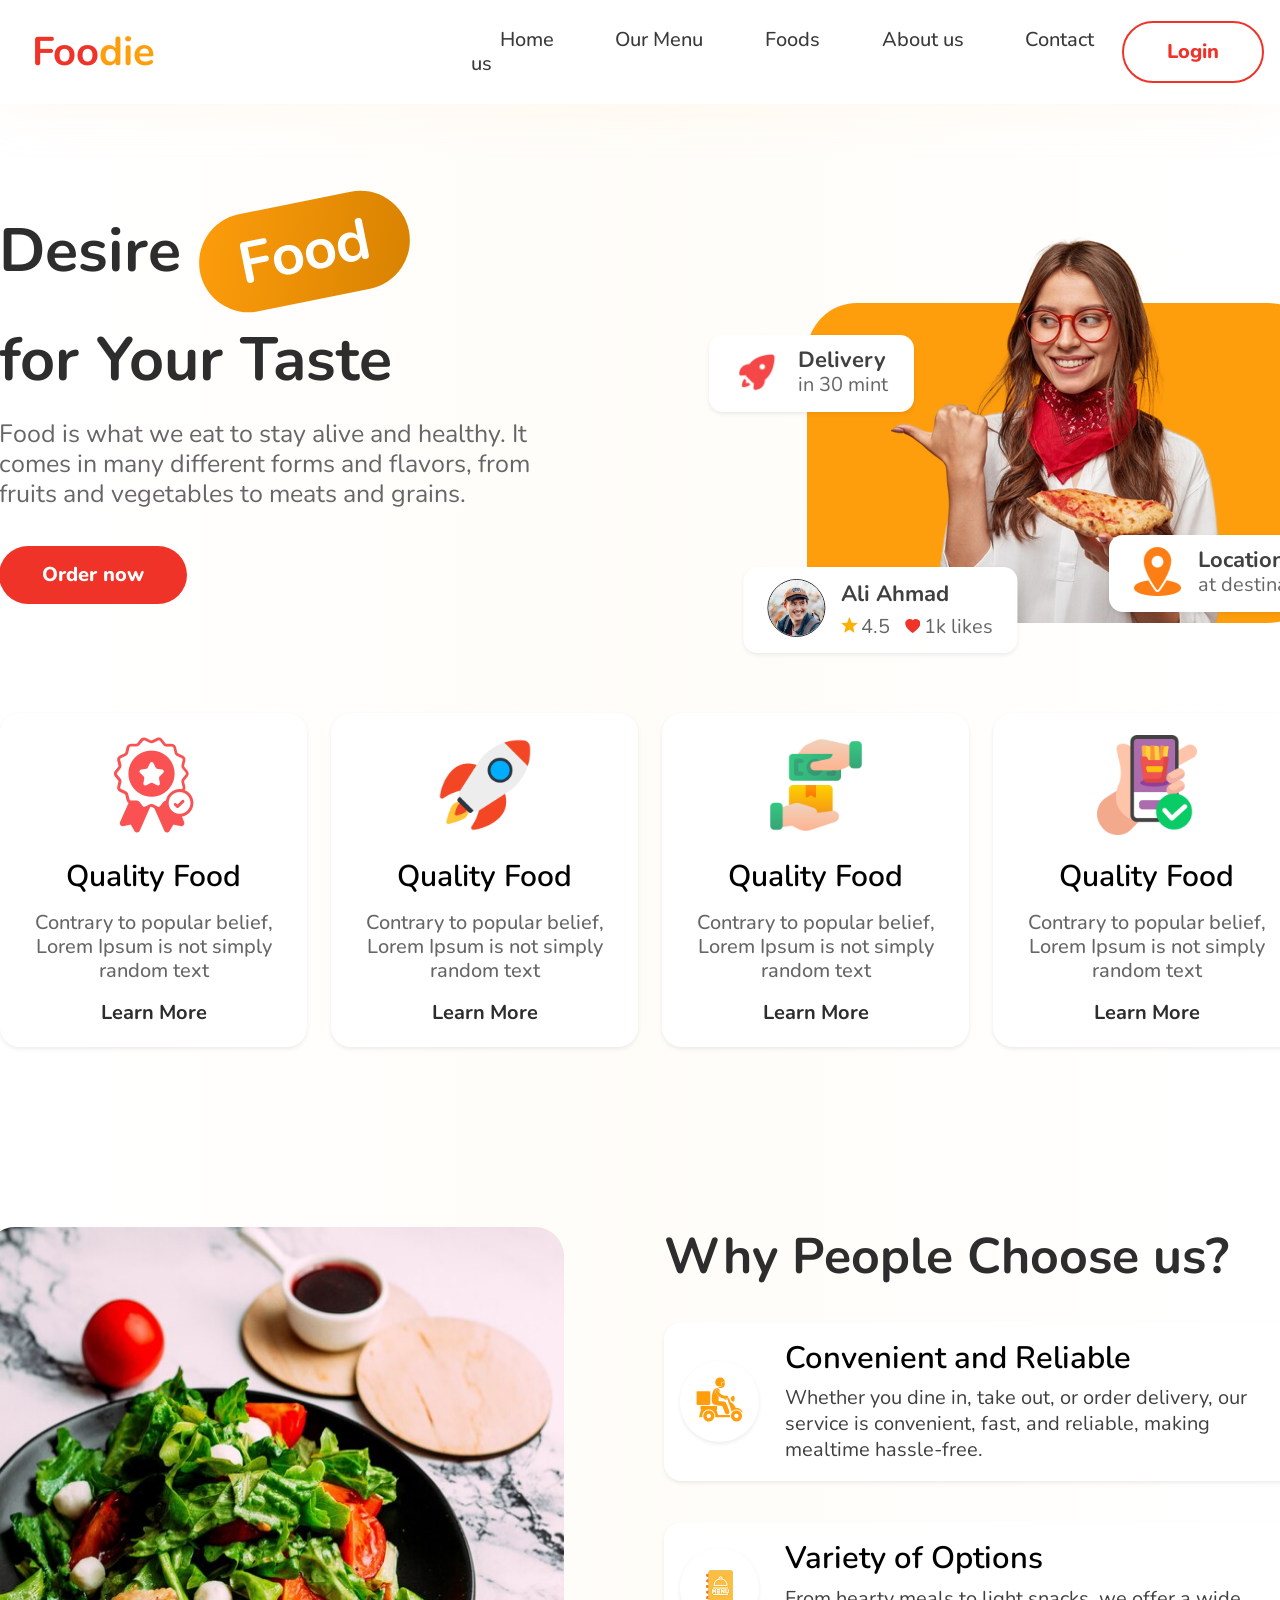
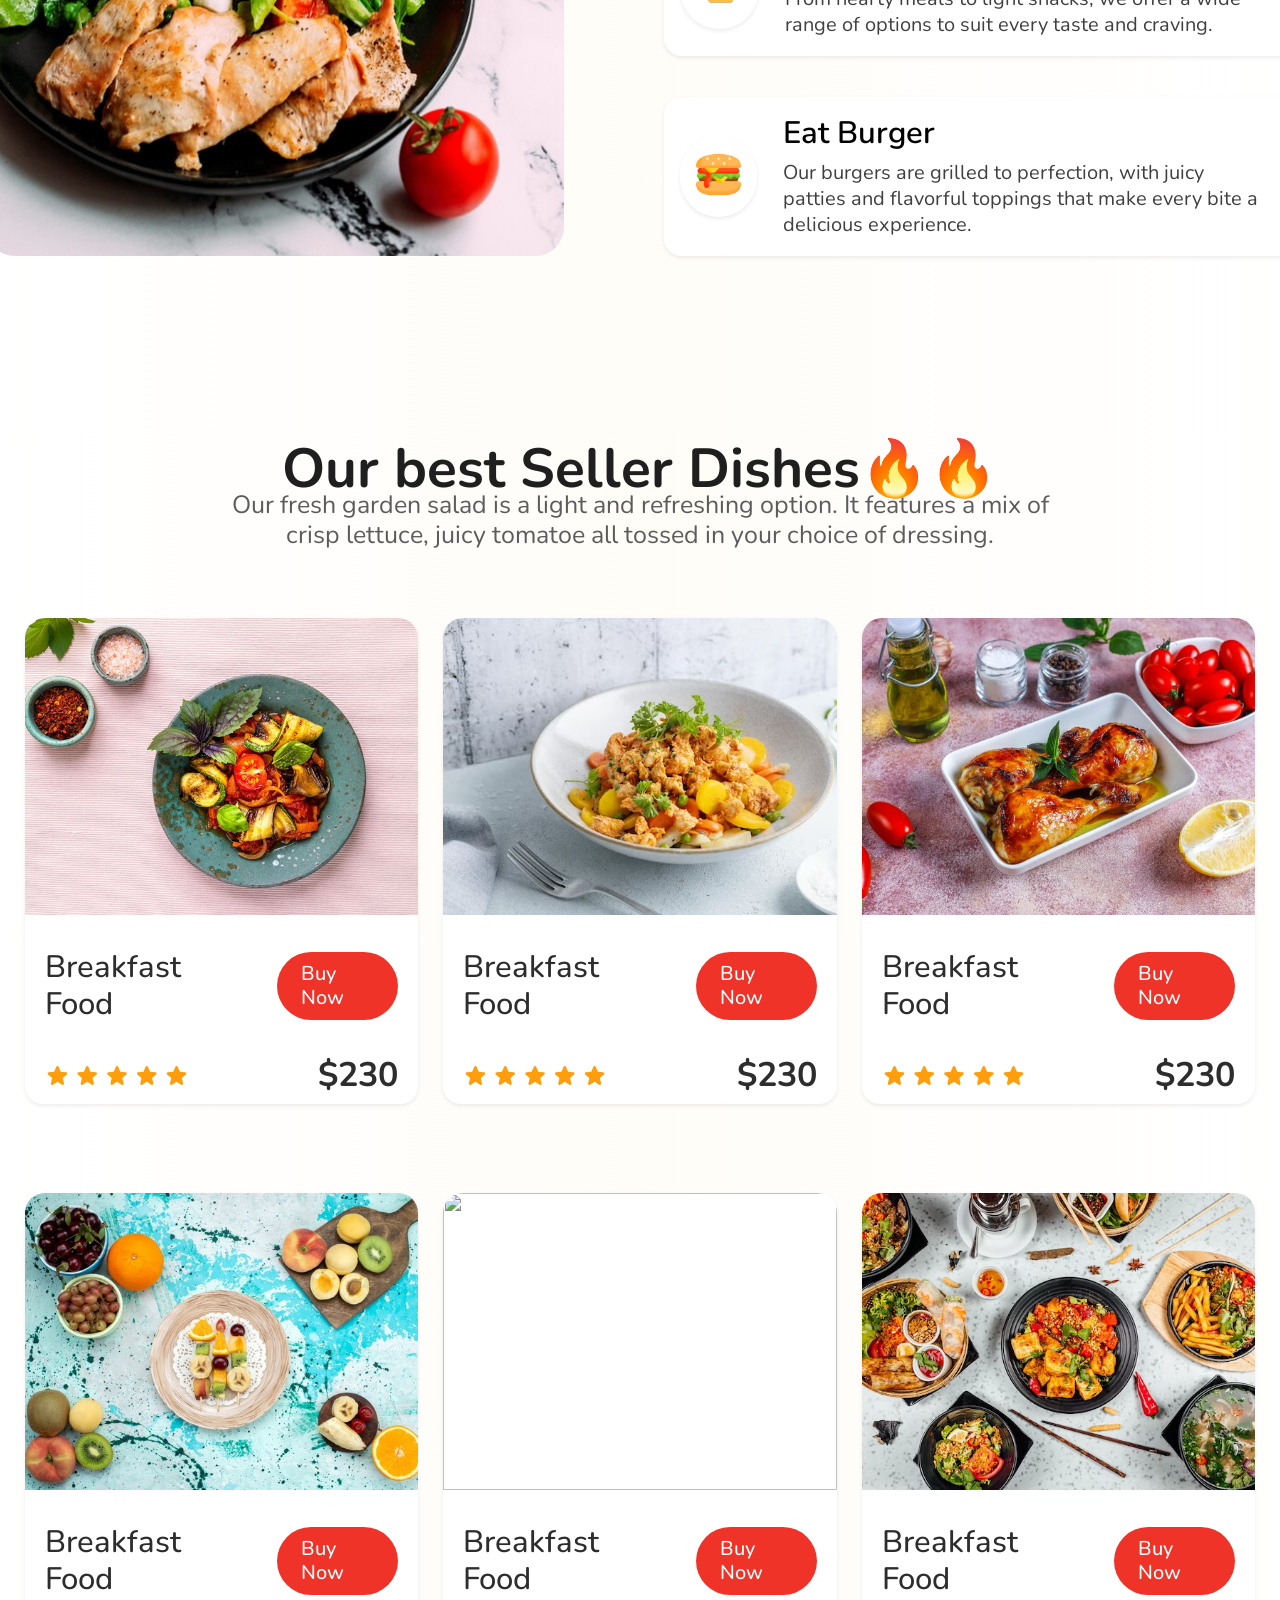
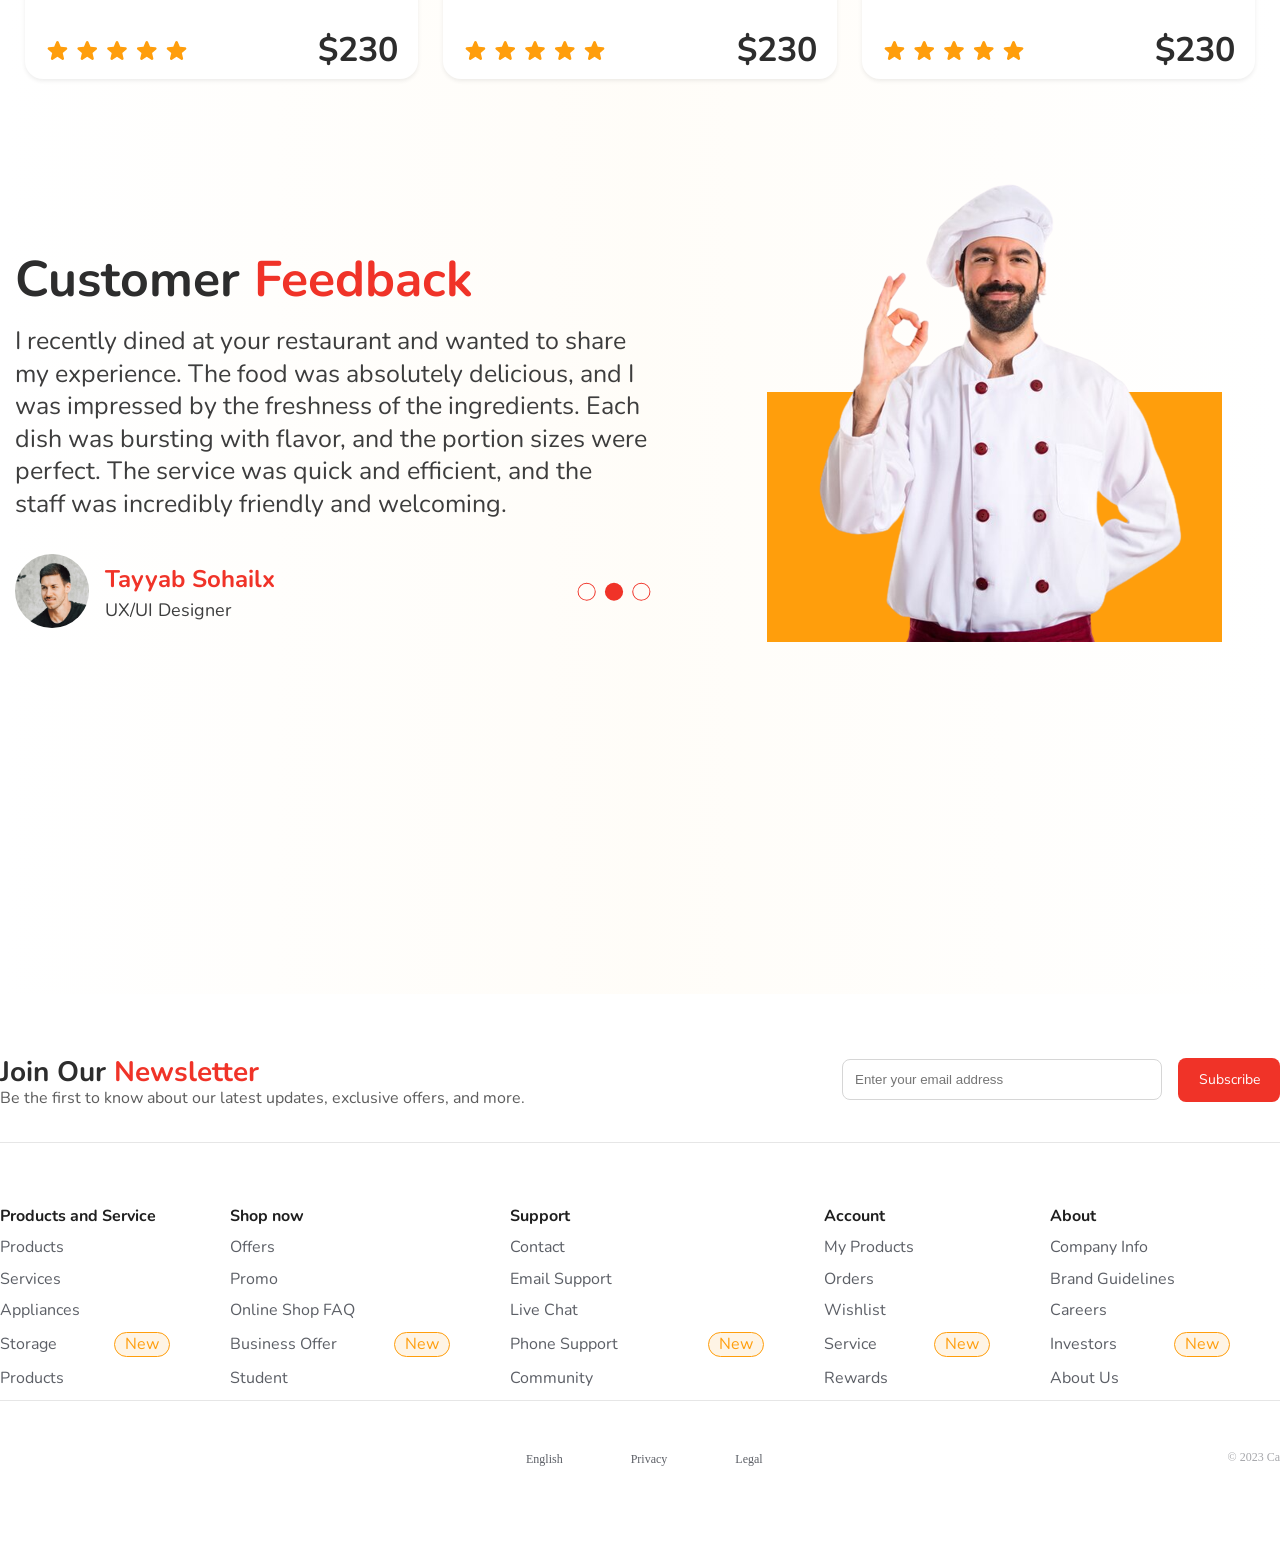
==== commit d134f42f: "initializing Restaurant Food page" ====
--- a/food-page.html
+++ b/food-page.html
@@ -5,6 +5,7 @@
     <meta name="viewport" content="width=device-width, initial-scale=1.0" />
     <title>food_page</title>
     <link rel="stylesheet" href="./food-page.css" />
+    <link rel="stylesheet" href="./query.css">
     <style>
       @import url("https://fonts.googleapis.com/css2?family=Inter:ital,opsz,wght@0,14..32,100..900;1,14..32,100..900&family=Nunito:ital,wght@0,200..1000;1,200..1000&display=swap");
     </style>
--- a/food-page.css
+++ b/food-page.css
@@ -11,7 +11,7 @@
   background: linear-gradient(to right, rgb(255, 255, 255), rgba(255, 166, 0, 0.029), rgb(255, 255, 255));
   background-size: cover;
   background-repeat: no-repeat;
-  max-width: 1440px;
+  /* max-width: 1440px; */
   margin: 0 auto;
   /* border: 1px solid; */
   min-height: 100vh
@@ -1308,7 +1308,7 @@
   margin-left: 70px;
 }
 
-.footer {
+.foote {
   /* position: relative; */
   border-top-width: 1px;
   padding-top: 64px;
@@ -1317,8 +1317,7 @@
   padding-left: 80px;
   gap: 64px;
   /* border-top: 1px solid #f0332833; */
-  margin-left: auto;
-  margin-right: auto;
+  margin: 0 auto;
   background-color: rgb(255, 255, 255);
   /* margin-top:5px; */
   
@@ -1337,7 +1336,7 @@
   border-top: 1px solid #f0332833;
 } */
 
-.footer {
+.footer{
   margin-top: 30px;
   background-color: white;
   /* width: 100%; */
@@ -1345,6 +1344,7 @@
 }
 
 .sub-footer {
+    background-color: white;
   /* margin-left: 5rem; */
   /* margin-right: auto; */
 }
@@ -1354,8 +1354,9 @@
   justify-content: space-between;
   width: 1280px;
   height: 93;
-  gap: 32px;
+  
   border-bottom: 1px solid #e6e6e6;
+  margin: 0 auto;
 }
 
 .container1 .p {
@@ -1423,11 +1424,13 @@
 }
 
 .info {
-  max-width: 1280px;
+  margin: 0 auto;
   /* height: 203px; */
-  gap: 32px;
+  gap:10px;
   margin-top: 64px;
   display: flex;
+  max-width: 1440px;
+  
   align-items: start;
 }
 
@@ -1532,13 +1535,14 @@
 }
 
 .con-epl {
-  width: 1280px;
+  width: 1440px;
   height: 1;
   /* background: #e6e6e6; */
   margin-top: 64px;
   /* background-color: blue; */
   padding: 24px;
   border-top: 1px solid #e6e6e6;
+  margin: 0 auto;
 }
 
 .epl {
@@ -1592,83 +1596,4 @@
 }
 
 
-    /* Mobile: ≤480px */
-
-
-
-Large Desktop: ≥1025px (default styles) */
-/* No changes needed, your current CSS covers this. */
-
-/* Mobile: ≤480px */
-/* @media (max-width: 480px) {
-  body { max-width: 100vw; padding: 0 8px; }
-  .header { flex-direction: column; margin: 16px 8px 0 8px; align-items: flex-start; }
-  .header .logo, .header h2 { font-size: 28px; margin-left: 0; }
-  .header .menu-bar { margin-left: 0; padding: 0; }
-  .header .menu-bar a { font-size: 16px; padding: 0.8rem; }
-  .main-container1 { flex-direction: column; margin: 32px 0 0 0; width: 100%; align-items: stretch; }
-  .main-container1 .img-g { width: 100%; padding-left: 0; margin-left: 0; max-width: 320px; }
-  .grid-container, .grid-container1 { grid-template-columns: 1fr; gap: 12px; max-width: 100%; }
-  .grid-container > div, .grid-container1 > div { width: 100% !important; min-width: 0; }
-  .descr { flex-direction: column; margin: 32px 0 0 0; gap: 24px; }
-  .descr .img { width: 100%; max-width: 320px; height: auto; }
-  .desc, .desc-1, .desc-2, .desc-3 { width: 100%; min-width: 0; padding: 8px; }
-  .cfb { flex-direction: column; gap: 32px; margin-left: 0; }
-  .cfb h1, .desc h1 { font-size: 28px; }
-  .cfb p, .desc .desc--1 .p2, .desc .desc--2 .p2, .desc .desc--3 .p2 { font-size: 16px; width: 100%; }
-  .portrait { flex-direction: column; width: 100%; padding-right: 0; }
-  .portrait img { width: 48px; height: 48px; margin-top: 8px; }
-  .footer, .cover { width: 100vw; padding: 32px 8px; height: auto; }
-  .footer .container1, .info { flex-direction: column; width: 100%; gap: 16px; }
-  .input input { width: 100%; min-width: 0; }
-  .input button { width: 100%; margin-left: 0; margin-top: 8px; }
-}
-
-/* Tablet: 481px–768px */
-/* @media (min-width: 481px) and (max-width: 768px) {
-  body { max-width: 100vw; padding: 0 16px; }
-  .header { flex-direction: column; margin: 24px 16px 0 16px; align-items: flex-start; }
-  .header .logo, .header h2 { font-size: 32px; margin-left: 0; }
-  .main-container1 { flex-direction: column; margin: 48px 0 0 0; width: 100%; align-items: stretch; }
-  .main-container1 .img-g { width: 100%; padding-left: 0; margin-left: 0; max-width: 400px; }
-  .grid-container { grid-template-columns: repeat(2, 1fr); gap: 16px; max-width: 100%; }
-  .grid-container1 { grid-template-columns: 1fr 1fr; gap: 16px; max-width: 100%; padding: 0 8px; }
-  .descr { flex-direction: column; margin: 48px 0 0 0; gap: 32px; }
-  .descr .img { width: 100%; max-width: 400px; height: auto; }
-  .desc, .desc-1, .desc-2, .desc-3 { width: 100%; min-width: 0; padding: 12px; }
-  .cfb { flex-direction: column; gap: 40px; margin-left: 0; }
-  .cfb h1, .desc h1 { font-size: 32px; }
-  .cfb p, .desc .desc--1 .p2, .desc .desc--2 .p2, .desc .desc--3 .p2 { font-size: 18px; width: 100%; }
-  .portrait { flex-direction: row; width: 100%; padding-right: 0; }
-  .portrait img { width: 56px; height: 56px; margin-top: 16px; }
-  .footer, .cover { width: 100vw; padding: 48px 16px; height: auto; }
-  .footer .container1, .info { flex-direction: column; width: 100%; gap: 24px; }
-  .input input { width: 100%; min-width: 0; }
-  .input button { width: 100%; margin-left: 0; margin-top: 8px; }
-} */
-
-/* Small Desktop: 769px–1024px */
-/* @media (min-width: 769px) and (max-width: 1024px) {
-  body { max-width: 100vw; padding: 0 32px; }
-  .header { margin: 32px 32px 0 32px; }
-  .header .logo, .header h2 { font-size: 36px; }
-  .main-container1 { margin: 64px 0 0 0; width: 100%; }
-  .main-container1 .img-g { width: 100%; max-width: 500px; padding-left: 0; margin-left: 0; }
-  .grid-container { grid-template-columns: repeat(3, 1fr); gap: 20px; max-width: 100%; }
-  .grid-container1 { grid-template-columns: repeat(2, 1fr); gap: 20px; max-width: 100%; padding: 0 16px; }
-  .descr { flex-direction: row; margin: 64px 0 0 0; gap: 40px; }
-  .descr .img { width: 100%; max-width: 500px; height: auto; }
-  .desc, .desc-1, .desc-2, .desc-3 { width: 100%; min-width: 0; padding: 16px; }
-  .cfb { flex-direction: row; gap: 80px; margin-left: 0; }
-  .cfb h1, .desc h1 { font-size: 40px; }
-  .cfb p, .desc .desc--1 .p2, .desc .desc--2 .p2, .desc .desc--3 .p2 { font-size: 20px; width: 100%; }
-  .portrait { flex-direction: row; width: 100%; padding-right: 0; }
-  .portrait img { width: 64px; height: 64px; margin-top: 24px; }
-  .footer, .cover { width: 100vw; padding: 64px 32px; height: auto; }
-  .footer .container1, .info { flex-direction: row; width: 100%; gap: 32px; }
-  .input input { width: 100%; min-width: 0; }
-  .input button { width: 120px; margin-left: 8px; margin-top: 0; }
-} */ */
-
-/* Large Desktop: ≥1025px (default styles) */
-/* No changes needed, your current CSS covers this.+
--- a/query.css
+++ b/query.css
@@ -0,0 +1,11 @@
+@media(max-width:1440px){
+header{
+  max-width: fit-content;
+}
+
+
+.grid-container{
+
+}
+
+}
